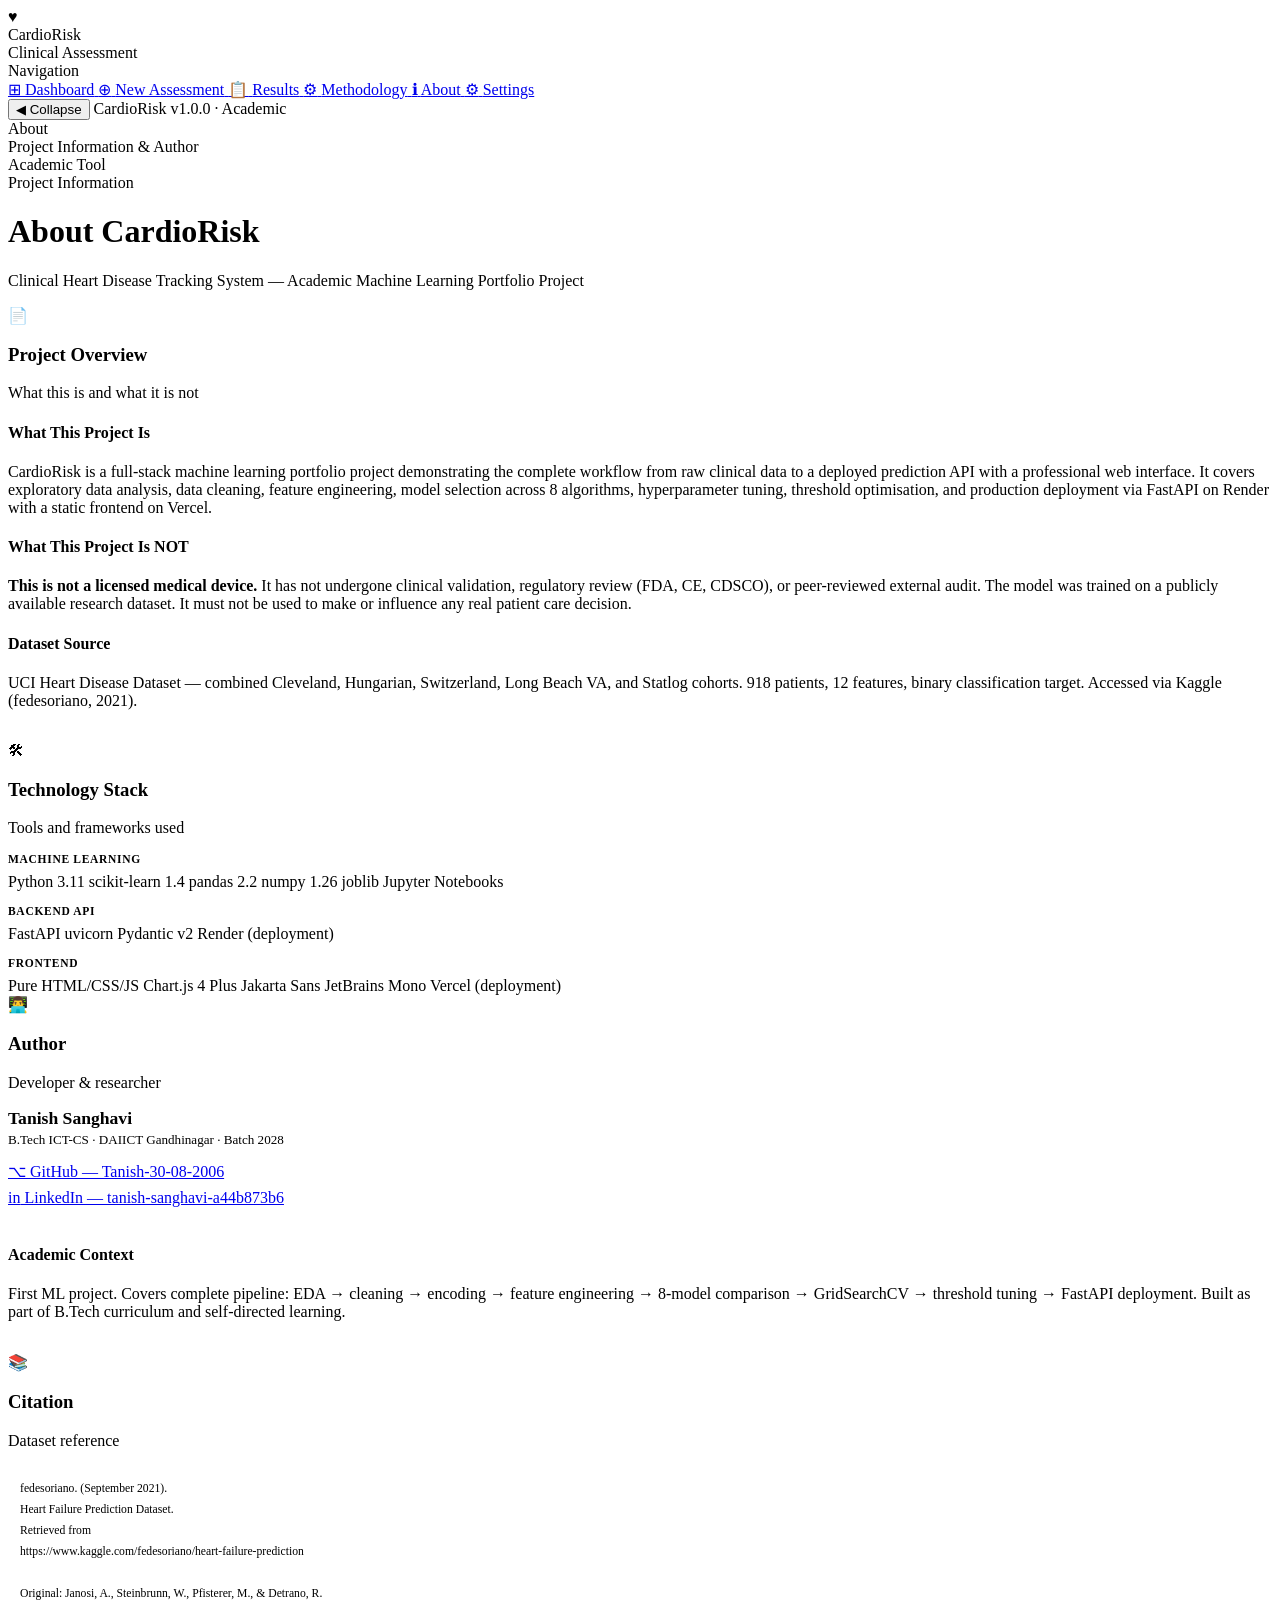
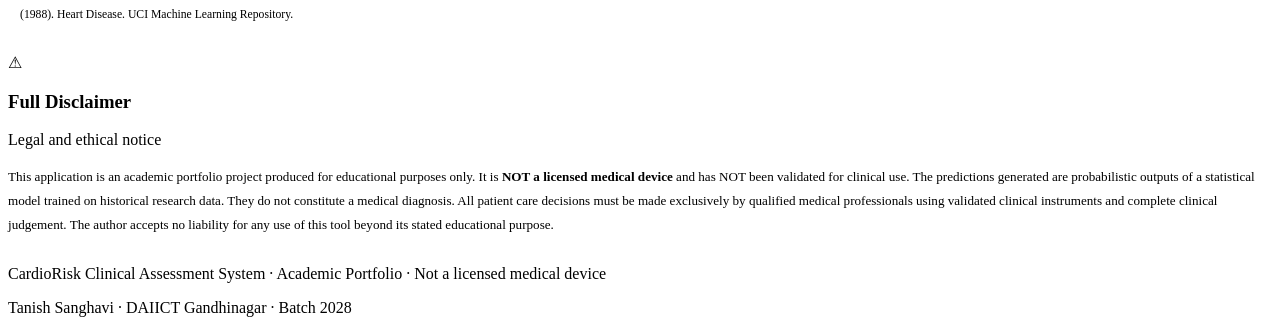
==== frontend/about.html @ 967bb50f "feat: add about page with project details" ====
<!DOCTYPE html>
<html lang="en">
<head>
  <meta charset="UTF-8"/>
  <meta name="viewport" content="width=device-width, initial-scale=1.0"/>
  <title>About — CardioRisk</title>
  <link rel="stylesheet" href="style.css"/>
</head>
<body>
<div class="app-shell">
  <aside class="sidebar" id="sidebar"></aside>
  <div class="main-content">
    <div class="topbar">
      <div>
        <div class="topbar-title">About</div>
        <div class="topbar-subtitle">Project Information &amp; Author</div>
      </div>
      <div class="topbar-right">
        <span class="topbar-badge">Academic Tool</span>
        <div class="api-status-dot" id="api-dot"></div>
      </div>
    </div>
    <div class="page-content">
      <div class="page-header">
        <div class="page-eyebrow"><span class="eyebrow-dot"></span> Project Information</div>
        <h1>About CardioRisk</h1>
        <p>Clinical Heart Disease Tracking System — Academic Machine Learning Portfolio Project</p>
      </div>

      <div class="grid-60-40">

        <div style="display:flex;flex-direction:column;gap:16px;">

          <div class="card">
            <div class="card-header">
              <div class="card-header-icon icon-blue">📄</div>
              <div class="card-header-text"><h3>Project Overview</h3><p>What this is and what it is not</p></div>
            </div>
            <div class="card-body">
              <div class="interp-section">
                <h4>What This Project Is</h4>
                <p>CardioRisk is a full-stack machine learning portfolio project demonstrating the complete workflow from raw clinical data to a deployed prediction API with a professional web interface. It covers exploratory data analysis, data cleaning, feature engineering, model selection across 8 algorithms, hyperparameter tuning, threshold optimisation, and production deployment via FastAPI on Render with a static frontend on Vercel.</p>
              </div>
              <div class="interp-section warning" style="margin-top:10px;">
                <h4>What This Project Is NOT</h4>
                <p><strong>This is not a licensed medical device.</strong> It has not undergone clinical validation, regulatory review (FDA, CE, CDSCO), or peer-reviewed external audit. The model was trained on a publicly available research dataset. It must not be used to make or influence any real patient care decision.</p>
              </div>
              <div class="interp-section amber" style="margin-top:10px;">
                <h4>Dataset Source</h4>
                <p>UCI Heart Disease Dataset — combined Cleveland, Hungarian, Switzerland, Long Beach VA, and Statlog cohorts. 918 patients, 12 features, binary classification target. Accessed via Kaggle (fedesoriano, 2021).</p>
              </div>
            </div>
          </div>

          <div class="card">
            <div class="card-header">
              <div class="card-header-icon icon-teal">🛠</div>
              <div class="card-header-text"><h3>Technology Stack</h3><p>Tools and frameworks used</p></div>
            </div>
            <div class="card-body">
              <div style="display:flex;flex-direction:column;gap:14px;">
                <div>
                  <div style="font-size:0.72rem;font-weight:600;text-transform:uppercase;letter-spacing:0.06em;color:var(--text-3);margin-bottom:8px;">Machine Learning</div>
                  <div class="tech-stack">
                    <span class="chip chip-blue">Python 3.11</span>
                    <span class="chip chip-blue">scikit-learn 1.4</span>
                    <span class="chip chip-blue">pandas 2.2</span>
                    <span class="chip chip-blue">numpy 1.26</span>
                    <span class="chip chip-blue">joblib</span>
                    <span class="chip chip-blue">Jupyter Notebooks</span>
                  </div>
                </div>
                <div>
                  <div style="font-size:0.72rem;font-weight:600;text-transform:uppercase;letter-spacing:0.06em;color:var(--text-3);margin-bottom:8px;">Backend API</div>
                  <div class="tech-stack">
                    <span class="chip chip-green">FastAPI</span>
                    <span class="chip chip-green">uvicorn</span>
                    <span class="chip chip-green">Pydantic v2</span>
                    <span class="chip chip-green">Render (deployment)</span>
                  </div>
                </div>
                <div>
                  <div style="font-size:0.72rem;font-weight:600;text-transform:uppercase;letter-spacing:0.06em;color:var(--text-3);margin-bottom:8px;">Frontend</div>
                  <div class="tech-stack">
                    <span class="chip chip-purple">Pure HTML/CSS/JS</span>
                    <span class="chip chip-purple">Chart.js 4</span>
                    <span class="chip chip-purple">Plus Jakarta Sans</span>
                    <span class="chip chip-purple">JetBrains Mono</span>
                    <span class="chip chip-purple">Vercel (deployment)</span>
                  </div>
                </div>
              </div>
            </div>
          </div>

        </div>

        <div style="display:flex;flex-direction:column;gap:16px;">

          <div class="card">
            <div class="card-header">
              <div class="card-header-icon icon-purple">👨‍💻</div>
              <div class="card-header-text"><h3>Author</h3><p>Developer &amp; researcher</p></div>
            </div>
            <div class="card-body" style="display:flex;flex-direction:column;gap:14px;">
              <div>
                <div style="font-size:1.1rem;font-weight:700;color:var(--text-1);">Tanish Sanghavi</div>
                <div style="font-size:0.82rem;color:var(--text-3);margin-top:3px;">B.Tech ICT-CS · DAIICT Gandhinagar · Batch 2028</div>
              </div>
              <div style="display:flex;flex-direction:column;gap:8px;">
                <a href="https://github.com/Tanish-30-08-2006" target="_blank" rel="noopener"
                   class="btn btn-outline" style="justify-content:flex-start;gap:10px;">
                  <span>⌥</span> GitHub — Tanish-30-08-2006
                </a>
                <a href="https://www.linkedin.com/in/tanish-sanghavi-a44b873b6" target="_blank" rel="noopener"
                   class="btn btn-outline" style="justify-content:flex-start;gap:10px;">
                  <span>in</span> LinkedIn — tanish-sanghavi-a44b873b6
                </a>
              </div>
              <div class="interp-section" style="margin-top:4px;">
                <h4>Academic Context</h4>
                <p>First ML project. Covers complete pipeline: EDA → cleaning → encoding → feature engineering → 8-model comparison → GridSearchCV → threshold tuning → FastAPI deployment. Built as part of B.Tech curriculum and self-directed learning.</p>
              </div>
            </div>
          </div>

          <div class="card">
            <div class="card-header">
              <div class="card-header-icon icon-amber">📚</div>
              <div class="card-header-text"><h3>Citation</h3><p>Dataset reference</p></div>
            </div>
            <div class="card-body">
              <div style="font-family:var(--font-mono);font-size:0.73rem;color:var(--text-2);line-height:1.8;background:var(--card-2);padding:12px;border-radius:var(--radius-md);border:1px solid var(--border);">
                fedesoriano. (September 2021).<br>
                Heart Failure Prediction Dataset.<br>
                Retrieved from<br>
                https://www.kaggle.com/fedesoriano/heart-failure-prediction<br><br>
                Original: Janosi, A., Steinbrunn, W., Pfisterer, M., &amp; Detrano, R.<br>
                (1988). Heart Disease. UCI Machine Learning Repository.
              </div>
            </div>
          </div>

          <div class="card">
            <div class="card-header">
              <div class="card-header-icon icon-red">⚠</div>
              <div class="card-header-text"><h3>Full Disclaimer</h3><p>Legal and ethical notice</p></div>
            </div>
            <div class="card-body">
              <p style="font-size:0.82rem;color:var(--text-2);line-height:1.8;">
                This application is an academic portfolio project produced for educational purposes only.
                It is <strong style="color:var(--red);">NOT a licensed medical device</strong> and has NOT been validated for clinical use.
                The predictions generated are probabilistic outputs of a statistical model trained on historical research data.
                They do not constitute a medical diagnosis.
                All patient care decisions must be made exclusively by qualified medical professionals
                using validated clinical instruments and complete clinical judgement.
                The author accepts no liability for any use of this tool beyond its stated educational purpose.
              </p>
            </div>
          </div>

        </div>
      </div>

      <div class="page-footer">
        <p>CardioRisk Clinical Assessment System · Academic Portfolio · Not a licensed medical device</p>
        <p>Tanish Sanghavi · DAIICT Gandhinagar · Batch 2028</p>
      </div>
    </div>
  </div>
</div>
<script src="gauge.js"></script>
<script src="app.js"></script>
<script>document.addEventListener('DOMContentLoaded',function(){initTheme();injectSidebar('about');checkApiStatus('api-dot');});</script>
</body>
</html>
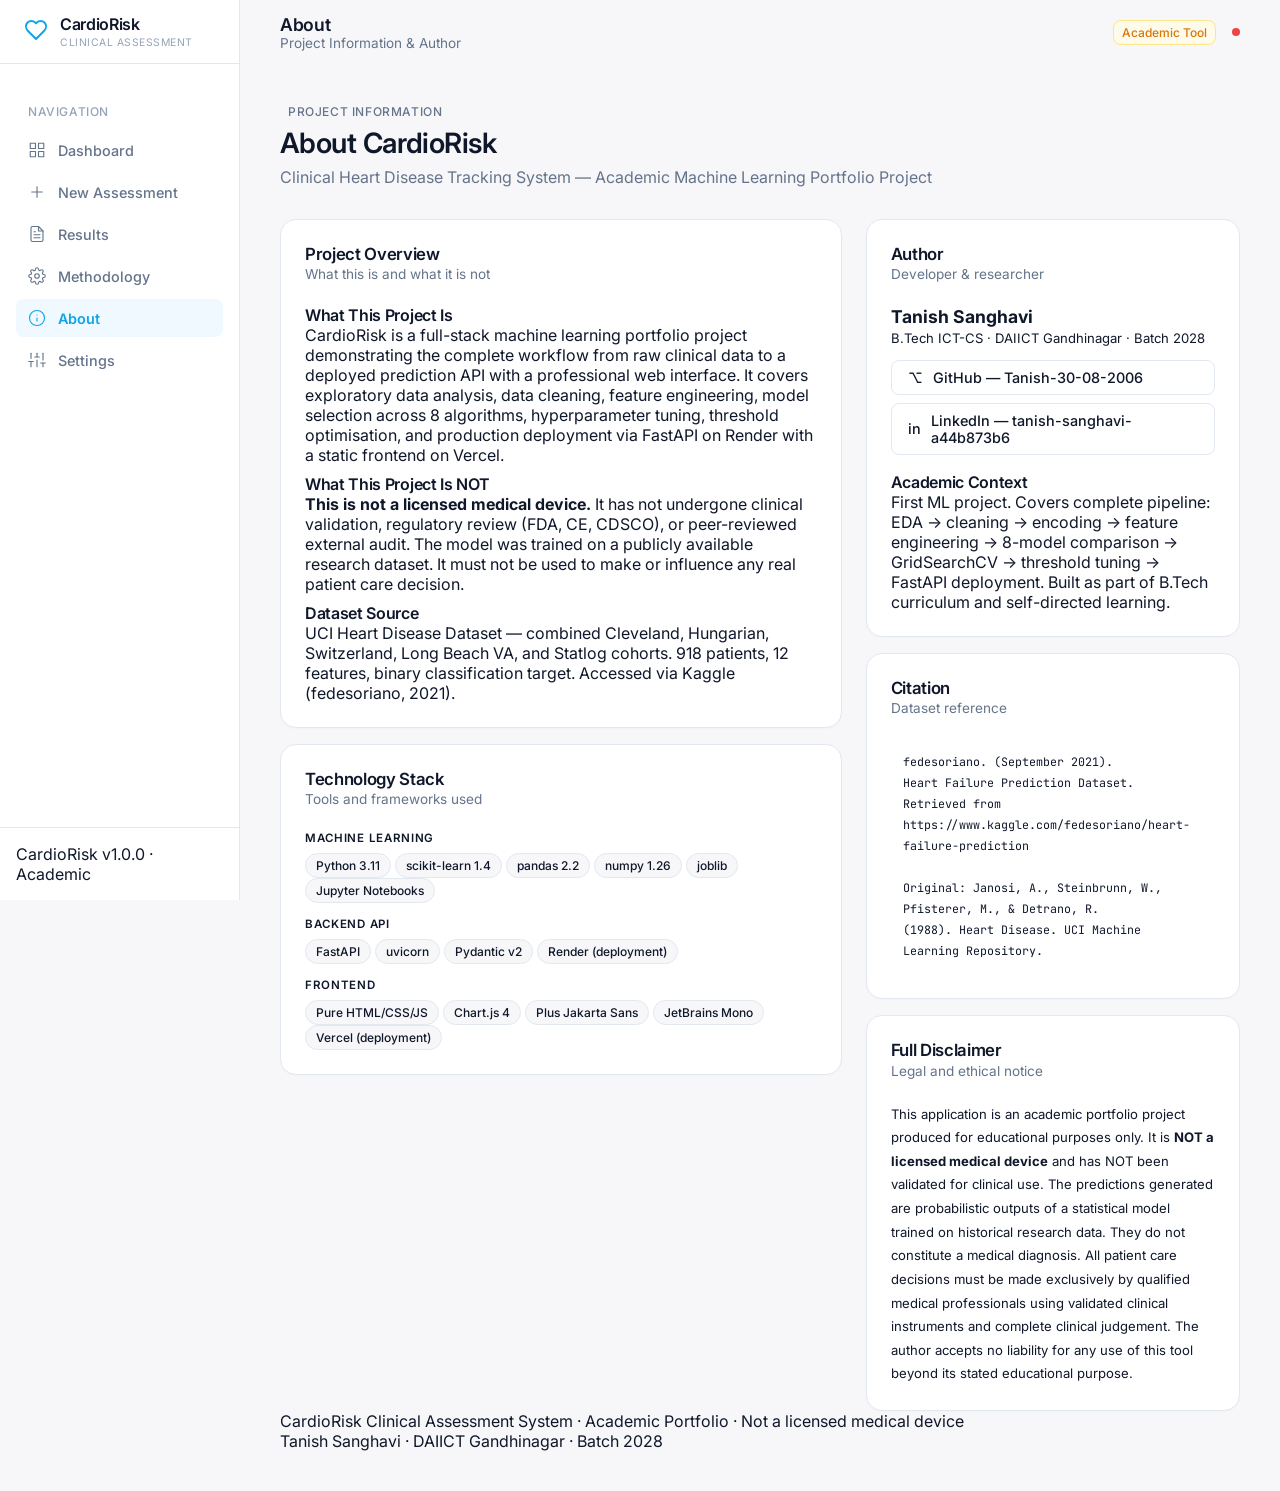
==== commit b4785d24: "UI/UX Overhaul: Implement pristine clinical enterprise design, refactor Dashboard to strict 3-panel " ====
--- a/frontend/about.html
+++ b/frontend/about.html
@@ -33,7 +33,6 @@
 
           <div class="card">
             <div class="card-header">
-              <div class="card-header-icon icon-blue">📄</div>
               <div class="card-header-text"><h3>Project Overview</h3><p>What this is and what it is not</p></div>
             </div>
             <div class="card-body">
@@ -54,7 +53,6 @@
 
           <div class="card">
             <div class="card-header">
-              <div class="card-header-icon icon-teal">🛠</div>
               <div class="card-header-text"><h3>Technology Stack</h3><p>Tools and frameworks used</p></div>
             </div>
             <div class="card-body">
@@ -99,7 +97,6 @@
 
           <div class="card">
             <div class="card-header">
-              <div class="card-header-icon icon-purple">👨‍💻</div>
               <div class="card-header-text"><h3>Author</h3><p>Developer &amp; researcher</p></div>
             </div>
             <div class="card-body" style="display:flex;flex-direction:column;gap:14px;">
@@ -126,7 +123,6 @@
 
           <div class="card">
             <div class="card-header">
-              <div class="card-header-icon icon-amber">📚</div>
               <div class="card-header-text"><h3>Citation</h3><p>Dataset reference</p></div>
             </div>
             <div class="card-body">
@@ -143,7 +139,6 @@
 
           <div class="card">
             <div class="card-header">
-              <div class="card-header-icon icon-red">⚠</div>
               <div class="card-header-text"><h3>Full Disclaimer</h3><p>Legal and ethical notice</p></div>
             </div>
             <div class="card-body">
--- a/frontend/style.css
+++ b/frontend/style.css
@@ -0,0 +1,301 @@
+/* =============================================================================
+   CardioRisk — Pristine Clinical Enterprise Design (Apple Health / Linear.app style)
+   ============================================================================= */
+
+@import url('https://fonts.googleapis.com/css2?family=Inter:wght@400;500;600&family=JetBrains+Mono:wght@400;500&display=swap');
+
+:root {
+  /* Pristine Color System */
+  --bg-app: #F7F7F9;
+  --bg-surface: #FFFFFF;
+  --text-primary: #0F172A;
+  --text-secondary: #64748B;
+  --text-tertiary: #94A3B8;
+  --border-subtle: #E2E8F0;
+  --accent-clinical: #0EA5E9;
+
+  /* Typography */
+  --font-sans: 'Inter', -apple-system, BlinkMacSystemFont, "SF Pro Display", sans-serif;
+  --font-mono: 'JetBrains Mono', 'Courier New', monospace;
+
+  /* Layout */
+  --sidebar-w: 240px;
+  --topbar-h: 64px;
+
+  /* Component values */
+  --radius-md: 8px;
+  --radius-lg: 16px; /* New 16px radius for main cards */
+  --radius-pill: 999px; /* For gauges/progress bars */
+  
+  --shadow-micro: 0 1px 3px 0 rgba(0, 0, 0, 0.02), 0 1px 2px -1px rgba(0, 0, 0, 0.01);
+  --transition: 200ms cubic-bezier(0.4,0,0.2,1);
+}
+
+/* Reset & Basics */
+*, *::before, *::after { box-sizing: border-box; margin: 0; padding: 0; }
+html { font-size: 16px; -webkit-font-smoothing: antialiased; }
+body {
+  font-family: var(--font-sans);
+  background: var(--bg-app);
+  color: var(--text-primary);
+  min-height: 100vh;
+}
+a { color: inherit; text-decoration: none; }
+
+/* ── Typography (Master-Level) ────────────────────────────────────────────── */
+h1, h2, h3, h4, h5, h6 {
+  color: var(--text-primary);
+  font-weight: 600;
+  letter-spacing: -0.02em;
+  line-height: 1.2;
+}
+
+.overline {
+  font-size: 0.75rem;
+  font-weight: 500;
+  text-transform: uppercase;
+  letter-spacing: 0.05em;
+  color: var(--text-secondary);
+}
+
+.data-value {
+  font-weight: 600;
+  color: var(--text-primary);
+}
+.data-value.accent {
+  color: var(--accent-clinical);
+}
+
+/* ── Layout & App Shell ───────────────────────────────────────────────────── */
+.app-shell { display: flex; min-height: 100vh; }
+
+.sidebar {
+  width: var(--sidebar-w);
+  background: var(--bg-surface);
+  border-right: 1px solid var(--border-subtle);
+  min-height: 100vh;
+  position: fixed;
+  left: 0; top: 0; bottom: 0;
+  z-index: 100;
+  display: flex; flex-direction: column;
+}
+
+.sidebar-brand {
+  padding: 24px; border-bottom: 1px solid var(--border-subtle);
+  display: flex; align-items: center; gap: 12px; height: var(--topbar-h);
+}
+.brand-icon svg { stroke: var(--accent-clinical); width: 24px; height: 24px; stroke-width: 2; }
+.brand-text { display: flex; flex-direction: column; }
+.brand-name { font-weight: 600; color: var(--text-primary); font-size: 1rem; letter-spacing: -0.02em; }
+.brand-sub { font-size: 0.65rem; color: var(--text-tertiary); text-transform: uppercase; letter-spacing: 0.05em; margin-top: 2px;}
+
+.sidebar-nav { flex: 1; padding: 24px 16px; display: flex; flex-direction: column; gap: 4px; overflow-y: auto; }
+.nav-section-label {
+  font-size: 0.75rem; font-weight: 500; text-transform: uppercase; letter-spacing: 0.05em; color: var(--text-tertiary);
+  padding: 16px 12px 8px;
+}
+.nav-item {
+  display: flex; align-items: center; gap: 12px; padding: 10px 12px;
+  border-radius: var(--radius-md); color: var(--text-secondary); font-weight: 500; font-size: 0.9rem;
+  transition: all var(--transition);
+}
+.nav-item:hover { background: var(--bg-app); color: var(--text-primary); }
+.nav-item.active { background: #F0F9FF; color: var(--accent-clinical); font-weight: 600; }
+.nav-icon { width: 18px; height: 18px; display: flex; align-items: center; justify-content: center; }
+
+.sidebar-footer { padding: 16px; border-top: 1px solid var(--border-subtle); }
+.collapse-btn { display: none; }
+
+.main-content {
+  margin-left: var(--sidebar-w);
+  flex: 1;
+  display: flex; flex-direction: column;
+  min-height: 100vh;
+}
+
+.topbar {
+  height: var(--topbar-h);
+  background: var(--bg-app);
+  padding: 0 2.5rem;
+  display: flex; align-items: center; justify-content: space-between;
+}
+.topbar-title { font-weight: 600; font-size: 1.1rem; color: var(--text-primary); letter-spacing: -0.02em; }
+.topbar-subtitle { font-size: 0.85rem; color: var(--text-secondary); }
+.topbar-right { display: flex; align-items: center; gap: 16px; }
+.topbar-badge { font-size: 0.75rem; font-weight: 500; padding: 4px 8px; background: #FFFBEB; border: 1px solid #FDE68A; color: #D97706; border-radius: var(--radius-md); }
+.api-status-dot { width: 8px; height: 8px; border-radius: 50%; background: #10B981; }
+.api-status-dot.offline { background: #EF4444; }
+
+/* ── 3-Panel Grid Architecture ────────────────────────────────────────────── */
+.panel-grid-3 {
+  display: grid;
+  grid-template-columns: repeat(3, 1fr);
+  gap: 1.5rem;
+  max-width: 1400px;
+  margin: 0 auto;
+  padding: 2.5rem;
+  width: 100%;
+}
+
+/* Card Anatomy */
+.card {
+  background-color: var(--bg-surface);
+  border: 1px solid var(--border-subtle);
+  border-radius: var(--radius-lg);
+  padding: 24px;
+  box-shadow: var(--shadow-micro);
+  display: flex;
+  flex-direction: column;
+}
+
+/* Fallbacks for other pages */
+.page-content { padding: 2.5rem; max-width: 1400px; margin: 0 auto; width: 100%; }
+.grid-2 { display: grid; grid-template-columns: 1fr 1fr; gap: 1.5rem; }
+.grid-60-40 { display: grid; grid-template-columns: 1.5fr 1fr; gap: 1.5rem; }
+.grid-40-60 { display: grid; grid-template-columns: 1fr 1.5fr; gap: 1.5rem; }
+.mt-5 { margin-top: 1.5rem; }
+
+.card-header { margin-bottom: 24px; display: flex; align-items: center; gap: 12px; }
+.card-header-icon { display: none; }
+.card-header-text h3 { font-size: 1.05rem; font-weight: 600; letter-spacing: -0.02em; color: var(--text-primary); margin-bottom: 2px; }
+.card-header-text p { font-size: 0.85rem; color: var(--text-secondary); }
+.card-body { flex: 1; }
+
+/* Dividers */
+.divider {
+  border-bottom: 1px solid var(--border-subtle);
+  padding-bottom: 1rem;
+  margin-bottom: 1rem;
+}
+
+/* ── Components ───────────────────────────────────────────────────────────── */
+
+/* Buttons */
+.btn {
+  display: inline-flex; align-items: center; justify-content: center; gap: 8px;
+  padding: 8px 16px; border-radius: var(--radius-md); font-weight: 500; font-size: 0.9rem;
+  cursor: pointer; border: 1px solid transparent; transition: all var(--transition);
+}
+.btn-primary { background: var(--text-primary); color: #fff; }
+.btn-primary:hover:not(:disabled) { background: #000; box-shadow: 0 4px 12px rgba(0,0,0,0.1); }
+.btn-outline { background: var(--bg-surface); border-color: var(--border-subtle); color: var(--text-primary); }
+.btn-outline:hover { background: var(--bg-app); }
+.btn-accent { background: var(--accent-clinical); color: #fff; }
+.btn-accent:hover:not(:disabled) { background: #0284c7; }
+.btn-lg { padding: 12px 24px; font-size: 1rem; }
+.btn:disabled { opacity: 0.5; cursor: not-allowed; }
+
+/* SVG Icons */
+svg { width: 20px; height: 20px; stroke-width: 1.5; fill: none; stroke: currentColor; stroke-linecap: round; stroke-linejoin: round; }
+.icon-sec { stroke: var(--text-secondary); }
+
+/* Progress Bars & Gauges */
+.progress-track {
+  height: 6px;
+  background: #F1F5F9;
+  border-radius: var(--radius-pill);
+  overflow: hidden;
+  position: relative;
+  width: 100%;
+}
+.progress-fill {
+  height: 100%;
+  background: var(--accent-clinical);
+  border-radius: var(--radius-pill);
+  transition: width 1s ease;
+}
+
+/* Forms */
+.form-row { padding: 16px 0; border-bottom: 1px solid var(--border-subtle); display: flex; align-items: flex-start; justify-content: space-between; gap: 16px; }
+.form-row:last-child { border-bottom: none; }
+.form-row-left { flex: 1; }
+.form-label { font-size: 0.9rem; font-weight: 500; color: var(--text-primary); margin-bottom: 4px; display: block; }
+.form-hint { font-size: 0.8rem; color: var(--text-secondary); }
+.form-row-right { width: 240px; flex-shrink: 0; }
+.form-control {
+  padding: 10px 14px; border: 1px solid var(--border-subtle); border-radius: var(--radius-md);
+  font-family: var(--font-sans); font-size: 0.9rem; color: var(--text-primary);
+  width: 100%; outline: none; transition: all var(--transition); background: var(--bg-surface);
+}
+.form-control:focus { border-color: var(--accent-clinical); box-shadow: 0 0 0 3px rgba(14, 165, 233, 0.1); }
+.form-control:hover:not(:focus) { border-color: var(--text-tertiary); }
+.form-control.error { border-color: #EF4444; }
+
+select.form-control {
+  appearance: none;
+  background-image: url("data:image/svg+xml,%3Csvg xmlns='http://www.w3.org/2000/svg' width='16' height='16' viewBox='0 0 24 24' fill='none' stroke='%2364748B' stroke-width='2' stroke-linecap='round' stroke-linejoin='round'%3E%3Cpolyline points='6 9 12 15 18 9'%3E%3C/polyline%3E%3C/svg%3E");
+  background-repeat: no-repeat; background-position: right 12px center; padding-right: 36px; cursor: pointer;
+}
+
+.field-error { font-size: 0.75rem; color: #EF4444; margin-top: 6px; display: none; }
+.field-error.visible { display: block; }
+
+/* Tables */
+.data-table { width: 100%; border-collapse: collapse; }
+.data-table th { font-size: 0.75rem; font-weight: 500; text-transform: uppercase; letter-spacing: 0.05em; color: var(--text-secondary); text-align: left; padding: 12px 16px; border-bottom: 1px solid var(--border-subtle); background: var(--bg-app); }
+.data-table td { font-size: 0.9rem; color: var(--text-primary); padding: 14px 16px; border-bottom: 1px solid var(--border-subtle); vertical-align: middle; }
+.data-table tr:last-child td { border-bottom: none; }
+.data-table tr:hover td { background: #FAFAFA; }
+
+/* Alerts / Notices */
+.alert { padding: 16px; border-radius: var(--radius-md); font-size: 0.85rem; display: flex; gap: 12px; align-items: flex-start; margin-bottom: 16px; border: 1px solid; line-height: 1.5; }
+.alert svg { flex-shrink: 0; width: 20px; height: 20px; }
+.alert-warning { background: #FFFBEB; border-color: #FDE68A; color: #92400E; }
+.alert-warning svg { stroke: #D97706; }
+.alert-info { background: #F0F9FF; border-color: #BAE6FD; color: #0369A1; }
+.alert-info svg { stroke: #0EA5E9; }
+
+.notice-bar { display: none; padding: 12px 16px; border-radius: var(--radius-md); font-size: 0.85rem; align-items: center; gap: 10px; margin-top: 16px; }
+.notice-bar.visible { display: flex; }
+.notice-amber { background: #FFFBEB; border: 1px solid #FDE68A; color: #92400E; }
+.notice-red { background: #FEF2F2; border: 1px solid #FECACA; color: #991B1B; }
+
+/* Page Headers */
+.page-header { margin-bottom: 32px; }
+.page-eyebrow { font-size: 0.75rem; font-weight: 500; text-transform: uppercase; letter-spacing: 0.05em; color: var(--text-secondary); margin-bottom: 8px; display: flex; align-items: center; gap: 8px; }
+.page-header h1 { font-size: 1.75rem; font-weight: 600; letter-spacing: -0.02em; color: var(--text-primary); }
+.page-header p { font-size: 1rem; color: var(--text-secondary); margin-top: 6px; }
+
+/* Charts */
+.chart-wrap { height: 240px; position: relative; width: 100%; }
+.chart-wrap-tall { height: 320px; position: relative; width: 100%; }
+
+/* Utilities */
+.chip { display: inline-flex; align-items: center; padding: 4px 10px; border-radius: var(--radius-pill); font-size: 0.75rem; font-weight: 500; background: var(--bg-app); color: var(--text-primary); border: 1px solid var(--border-subtle); }
+.chip-accent { background: #F0F9FF; color: var(--accent-clinical); border-color: #BAE6FD; }
+
+/* Gauge Specifics */
+.gauge-container { display: flex; flex-direction: column; align-items: center; position: relative; }
+.gauge-pct { font-size: 2.5rem; font-weight: 600; color: var(--text-primary); letter-spacing: -0.02em; line-height: 1; margin-top: -30px; }
+.gauge-label { font-size: 0.85rem; font-weight: 500; color: var(--text-secondary); margin-top: 8px; }
+.gauge-label.high { color: #EF4444; }
+
+.spinner {
+  width: 16px; height: 16px;
+  border: 2px solid rgba(255,255,255,0.3);
+  border-top-color: #fff;
+  border-radius: 50%;
+  animation: spin 0.8s linear infinite;
+}
+@keyframes spin { to { transform: rotate(360deg); } }
+
+/* Print */
+@media print {
+  .sidebar, .topbar, .btn { display: none !important; }
+  .main-content { margin-left: 0 !important; }
+  .panel-grid-3 { display: block; }
+  .card { break-inside: avoid; margin-bottom: 24px; box-shadow: none; }
+}
+
+@media (max-width: 1024px) {
+  .panel-grid-3 { grid-template-columns: 1fr; }
+}
+
+/* Dashboard Grids */
+.panel-grid-4 { display: grid; grid-template-columns: repeat(4, 1fr); gap: 24px; }
+.panel-grid-2 { display: grid; grid-template-columns: repeat(2, 1fr); gap: 24px; }
+.panel-grid-1 { display: grid; grid-template-columns: 1fr; gap: 24px; }
+
+@media (max-width: 1024px) {
+  .panel-grid-4, .panel-grid-2 { grid-template-columns: 1fr; }
+}
